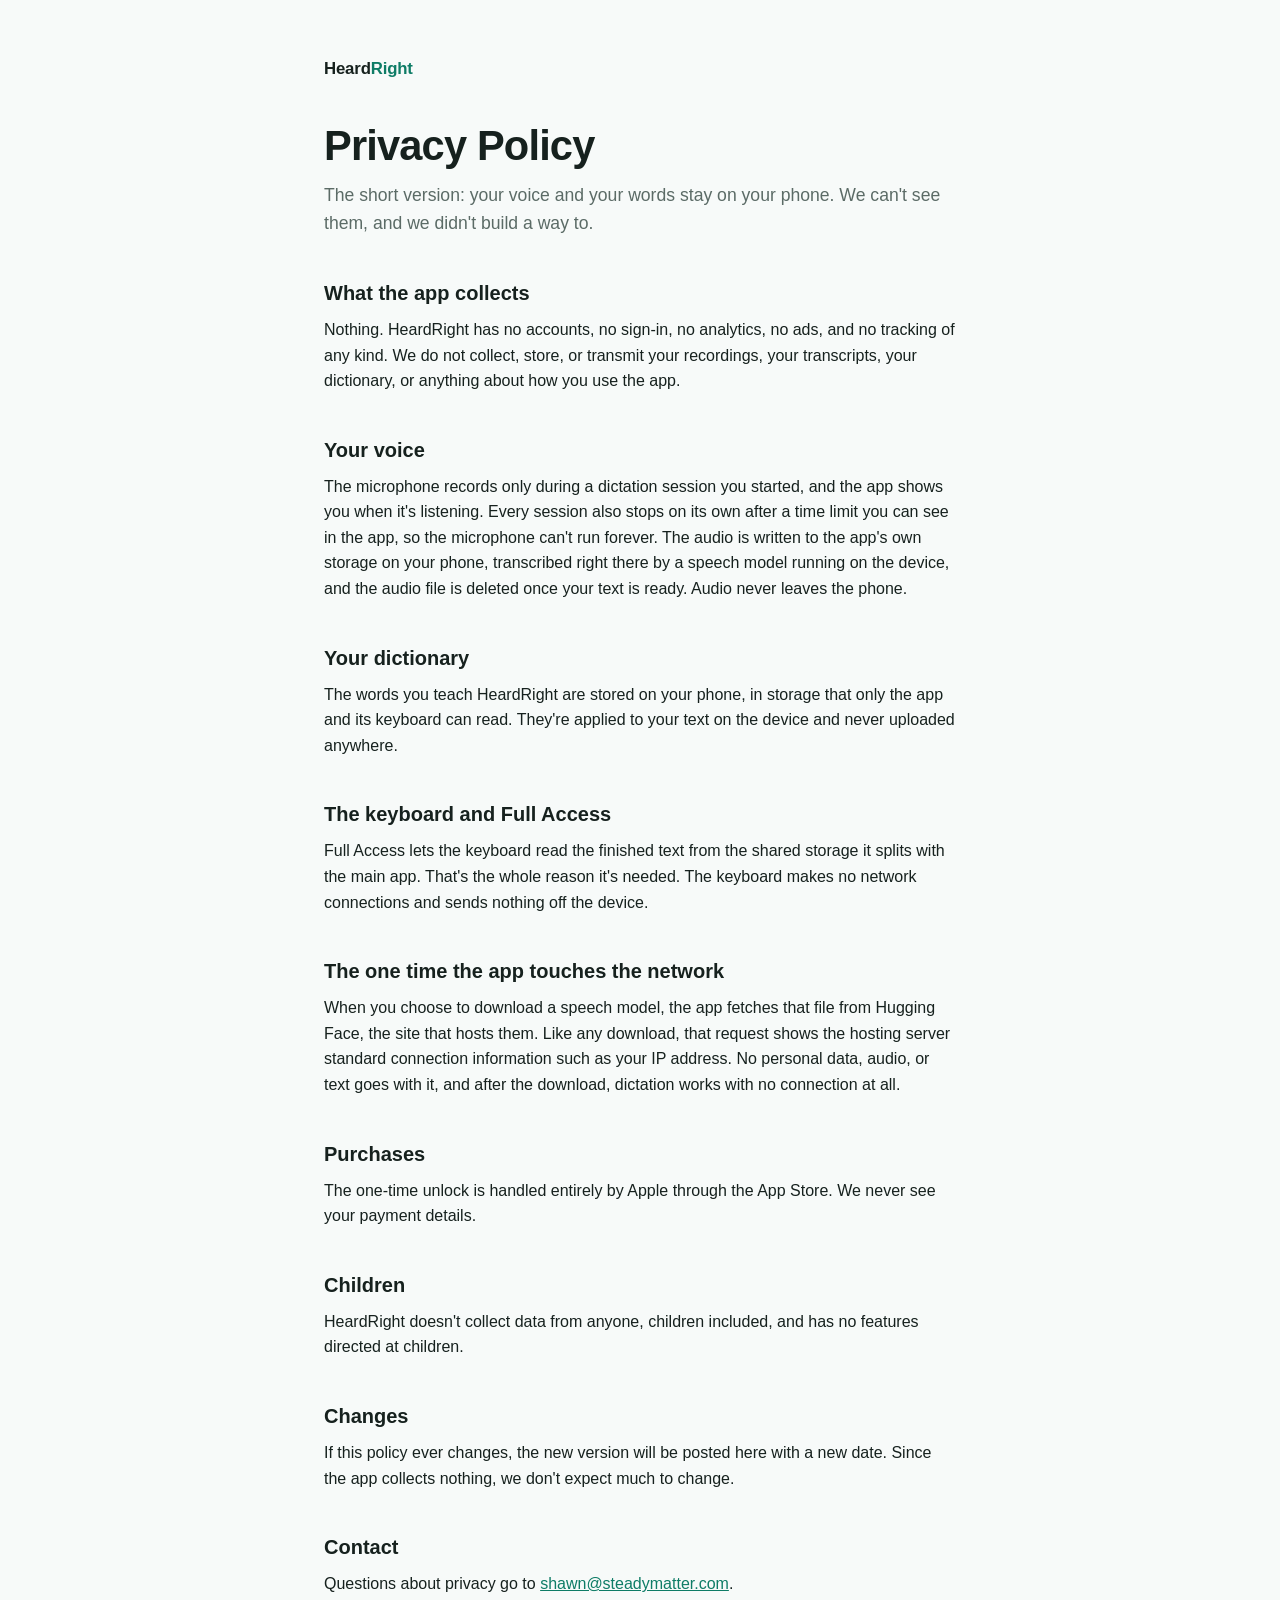
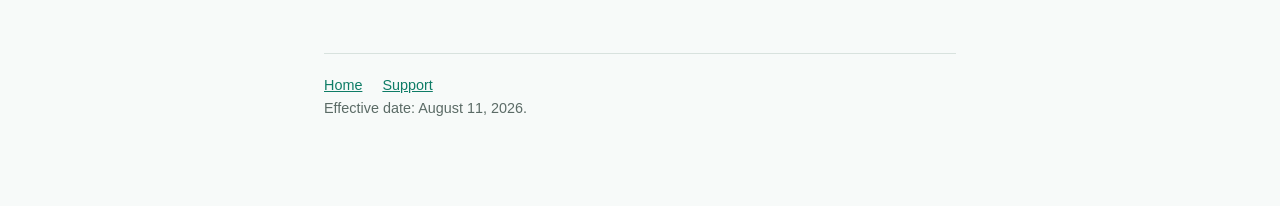
==== privacy.html @ aacbbbf7 "HeardRight support, privacy, and index pages Support page leads with a working contact channel per A" ====
<!doctype html>
<html lang="en">
<head>
  <meta charset="utf-8">
  <meta name="viewport" content="width=device-width, initial-scale=1">
  <title>HeardRight Privacy Policy</title>
  <link rel="stylesheet" href="style.css">
</head>
<body>
<main>
  <header class="site">
    <a class="wordmark" href="index.html">Heard<span>Right</span></a>
  </header>

  <h1>Privacy Policy</h1>
  <p class="lede">The short version: your voice and your words stay on your phone. We can't see them, and we didn't build a way to.</p>

  <h2>What the app collects</h2>
  <p>Nothing. HeardRight has no accounts, no sign-in, no analytics, no ads, and no tracking of any kind. We do not collect, store, or transmit your recordings, your transcripts, your dictionary, or anything about how you use the app.</p>

  <h2>Your voice</h2>
  <p>The microphone records only during a dictation session you started, and the app shows you when it's listening. Every session also stops on its own after a time limit you can see in the app, so the microphone can't run forever. The audio is written to the app's own storage on your phone, transcribed right there by a speech model running on the device, and the audio file is deleted once your text is ready. Audio never leaves the phone.</p>

  <h2>Your dictionary</h2>
  <p>The words you teach HeardRight are stored on your phone, in storage that only the app and its keyboard can read. They're applied to your text on the device and never uploaded anywhere.</p>

  <h2>The keyboard and Full Access</h2>
  <p>Full Access lets the keyboard read the finished text from the shared storage it splits with the main app. That's the whole reason it's needed. The keyboard makes no network connections and sends nothing off the device.</p>

  <h2>The one time the app touches the network</h2>
  <p>When you choose to download a speech model, the app fetches that file from Hugging Face, the site that hosts them. Like any download, that request shows the hosting server standard connection information such as your IP address. No personal data, audio, or text goes with it, and after the download, dictation works with no connection at all.</p>

  <h2>Purchases</h2>
  <p>The one-time unlock is handled entirely by Apple through the App Store. We never see your payment details.</p>

  <h2>Children</h2>
  <p>HeardRight doesn't collect data from anyone, children included, and has no features directed at children.</p>

  <h2>Changes</h2>
  <p>If this policy ever changes, the new version will be posted here with a new date. Since the app collects nothing, we don't expect much to change.</p>

  <h2>Contact</h2>
  <p>Questions about privacy go to <a href="mailto:shawn@steadymatter.com?subject=HeardRight%20privacy">shawn@steadymatter.com</a>.</p>

  <footer>
    <nav>
      <a href="index.html">Home</a>
      <a href="support.html">Support</a>
    </nav>
    <p>Effective date: August 11, 2026.</p>
  </footer>
</main>
</body>
</html>
---- style.css ----
:root {
  --paper: #F7FAF9;
  --ink: #16211E;
  --ink-muted: #5B6B66;
  --accent: #0E7C66;
  --card: #FFFFFF;
  --border: #D8E2DE;
  color-scheme: light dark;
}
@media (prefers-color-scheme: dark) {
  :root {
    --paper: #101917;
    --ink: #E8F0EE;
    --ink-muted: #93A6A0;
    --accent: #2EB394;
    --card: #1A2522;
    --border: #2A3833;
  }
}
* { box-sizing: border-box; }
body {
  margin: 0;
  background: var(--paper);
  color: var(--ink);
  font-family: -apple-system, BlinkMacSystemFont, "Segoe UI", sans-serif;
  line-height: 1.6;
}
main {
  max-width: 680px;
  margin: 0 auto;
  padding: 56px 24px 72px;
}
header.site {
  margin-bottom: 40px;
}
.wordmark {
  font-size: 1.05rem;
  font-weight: 700;
  letter-spacing: -0.01em;
  color: var(--ink);
  text-decoration: none;
}
.wordmark span { color: var(--accent); }
h1 {
  font-size: clamp(1.9rem, 5vw, 2.6rem);
  font-weight: 800;
  letter-spacing: -0.02em;
  line-height: 1.1;
  margin: 0 0 12px;
}
.lede {
  font-size: 1.1rem;
  color: var(--ink-muted);
  margin: 0 0 36px;
}
h2 {
  font-size: 1.25rem;
  font-weight: 700;
  margin: 40px 0 8px;
}
p { margin: 0 0 14px; }
ol, ul { margin: 0 0 14px; padding-left: 22px; }
li { margin-bottom: 6px; }
a { color: var(--accent); }
.contact {
  background: var(--card);
  border: 1px solid var(--border);
  border-radius: 14px;
  padding: 22px 24px;
  margin: 0 0 8px;
}
.contact p { margin: 0 0 10px; }
.contact .email {
  display: inline-block;
  font-size: 1.15rem;
  font-weight: 700;
  min-height: 44px;
  line-height: 44px;
}
footer {
  margin-top: 56px;
  padding-top: 20px;
  border-top: 1px solid var(--border);
  color: var(--ink-muted);
  font-size: 0.9rem;
}
footer nav a { margin-right: 16px; }
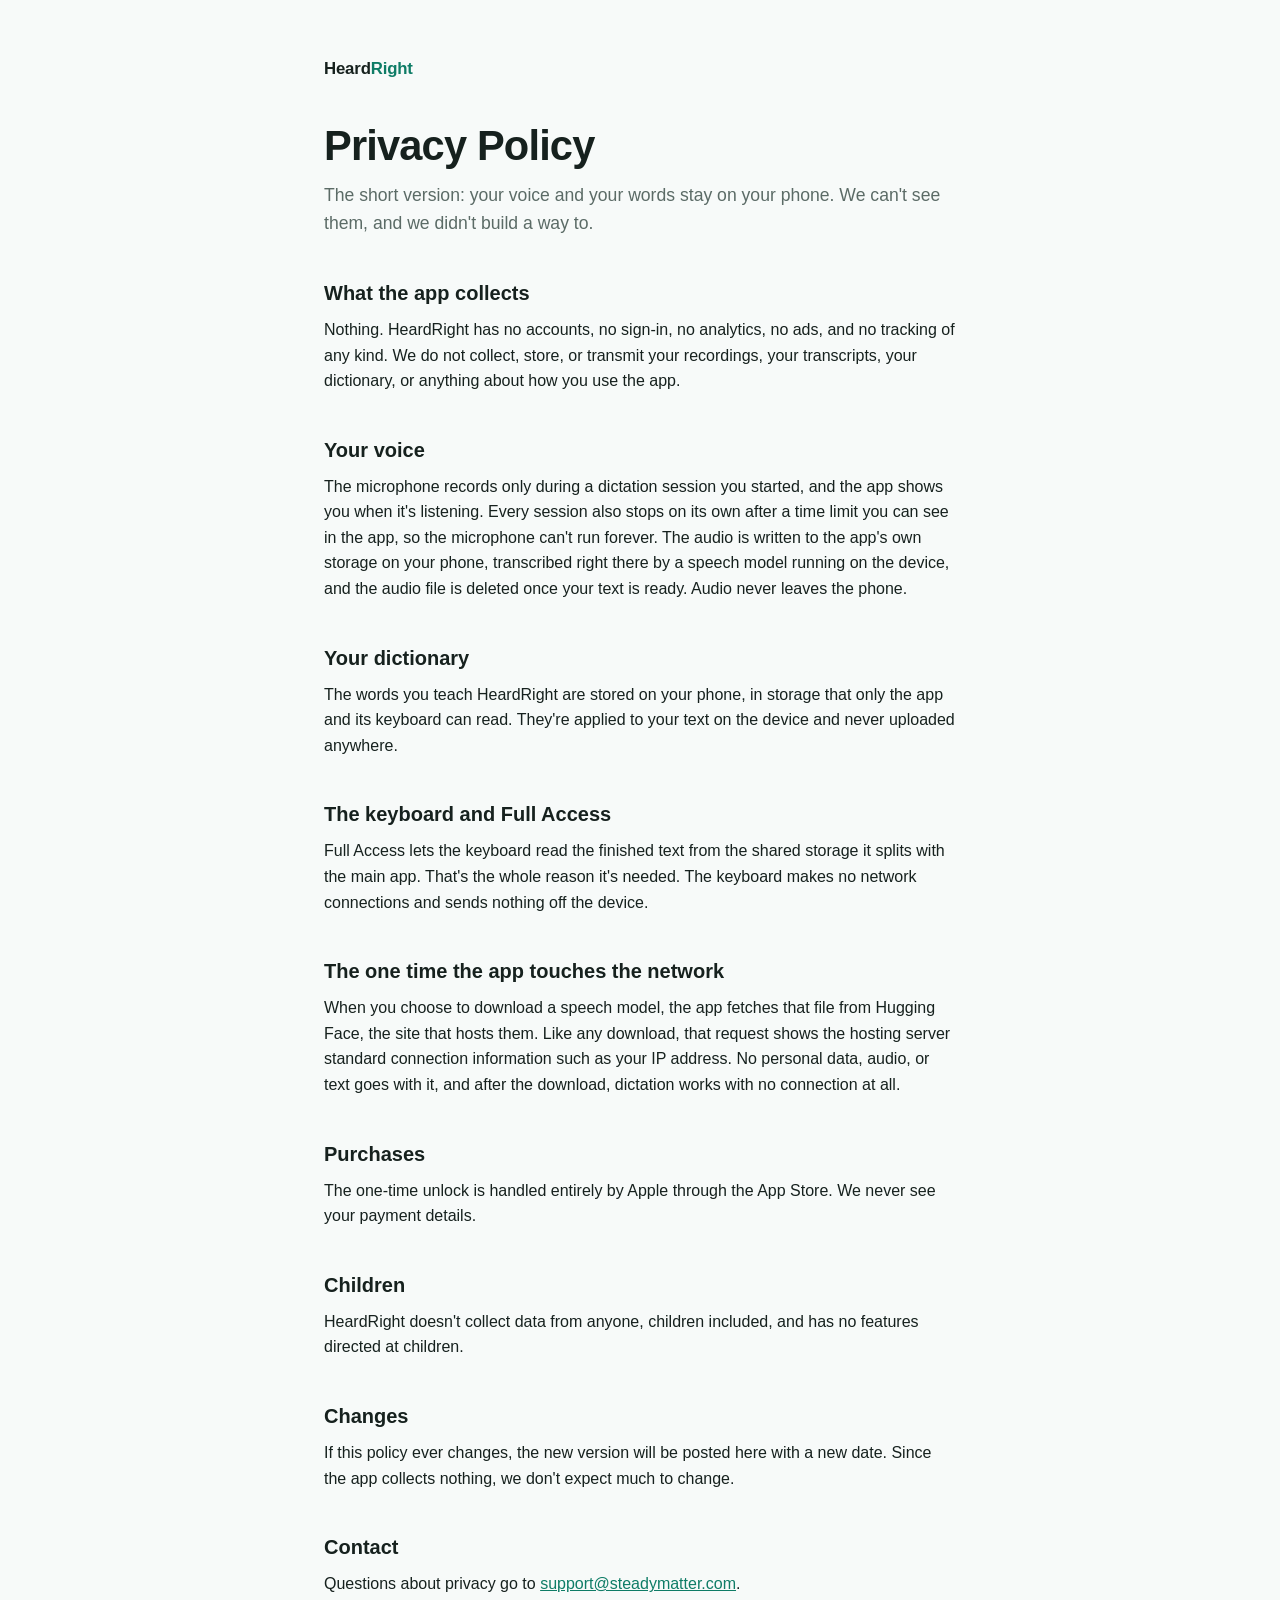
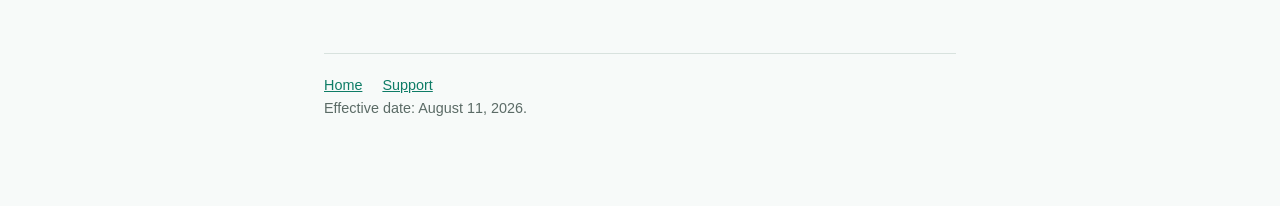
==== commit b6bc0ba4: "Support email: support@steadymatter.com (Shawn, 2026-08-11 — standard for all apps) Co-Authored-By: " ====
--- a/privacy.html
+++ b/privacy.html
@@ -40,7 +40,7 @@
   <p>If this policy ever changes, the new version will be posted here with a new date. Since the app collects nothing, we don't expect much to change.</p>
 
   <h2>Contact</h2>
-  <p>Questions about privacy go to <a href="mailto:shawn@steadymatter.com?subject=HeardRight%20privacy">shawn@steadymatter.com</a>.</p>
+  <p>Questions about privacy go to <a href="mailto:support@steadymatter.com?subject=HeardRight%20privacy">support@steadymatter.com</a>.</p>
 
   <footer>
     <nav>
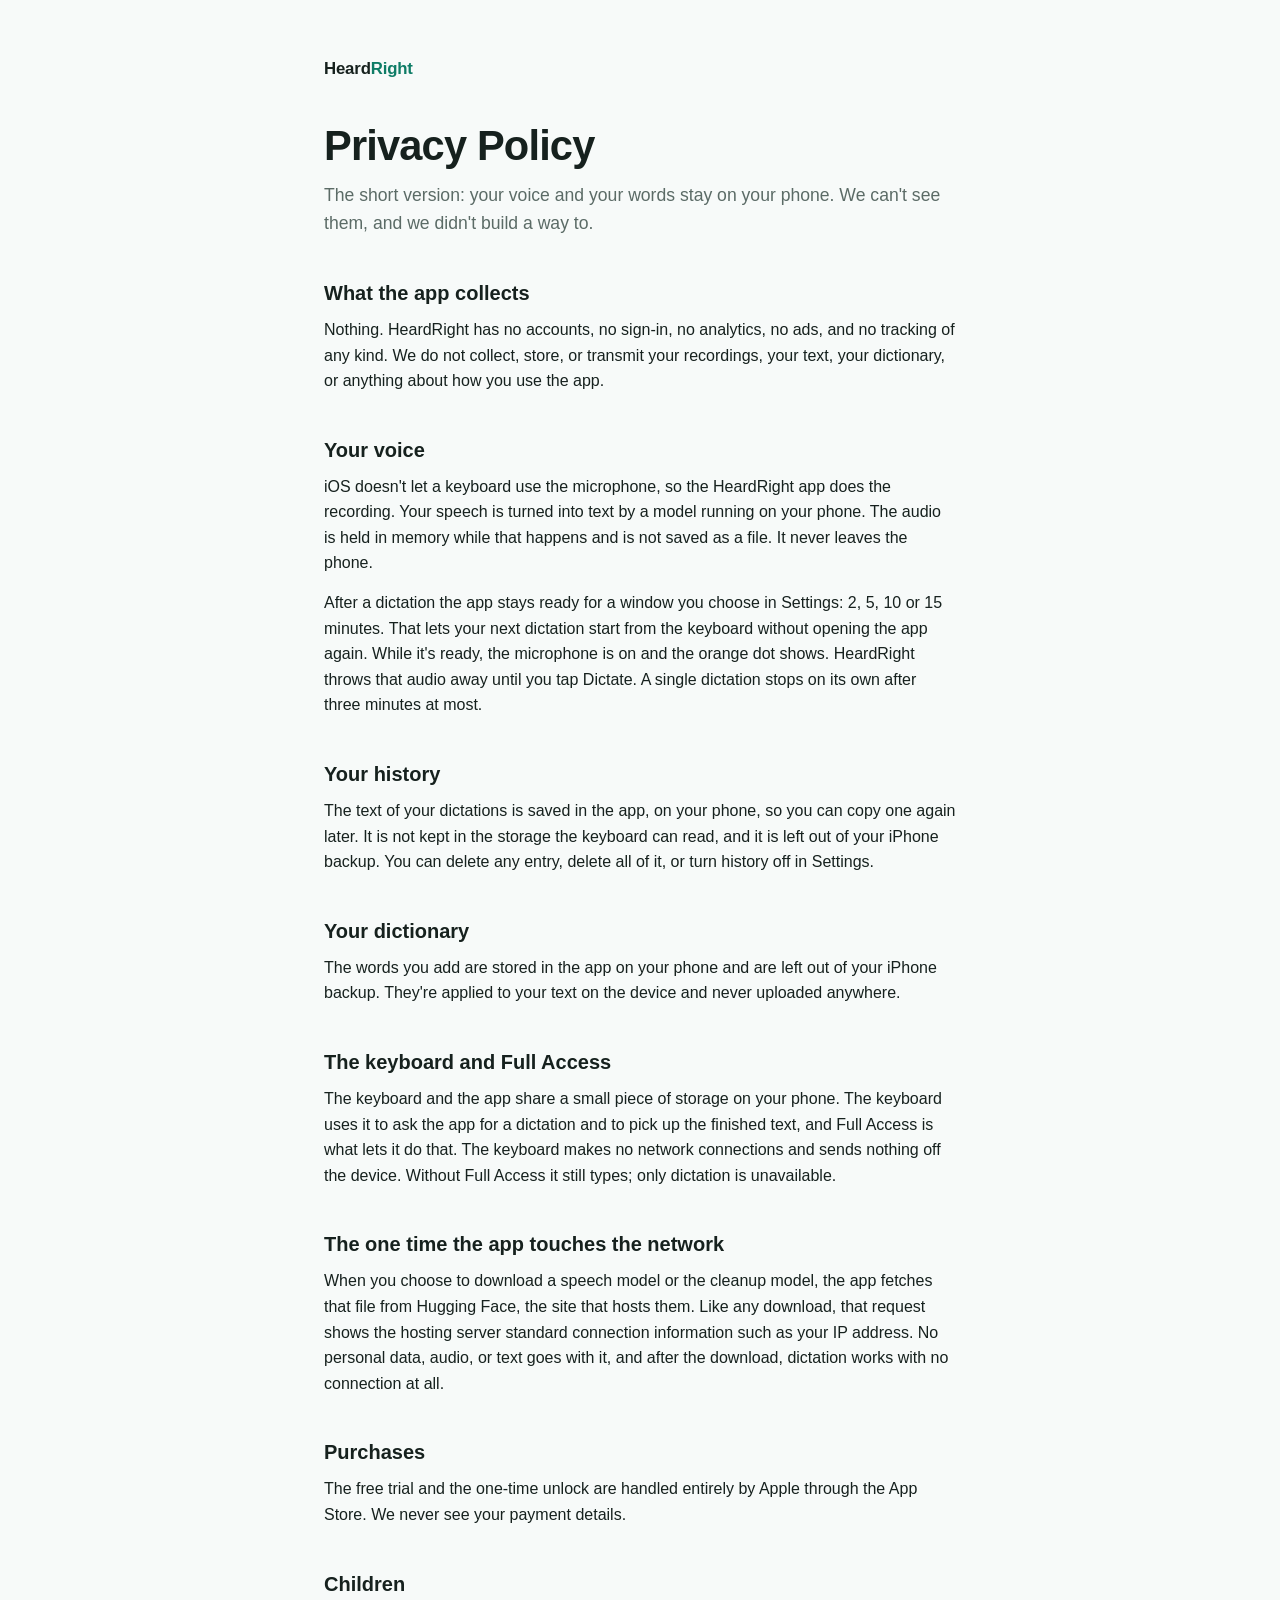
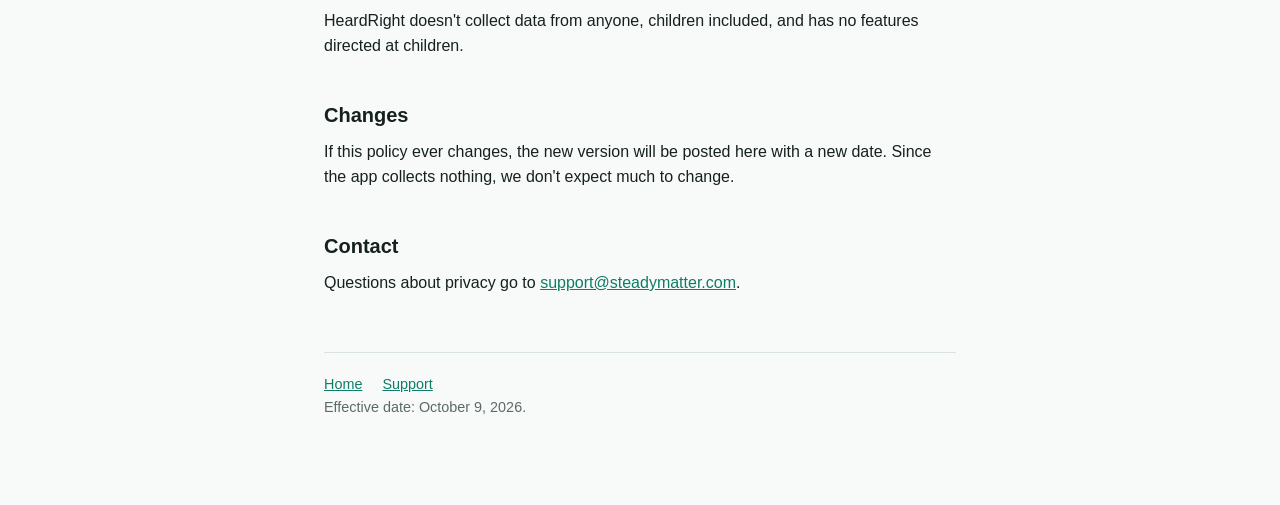
==== commit ac33ad88: "Support, privacy and landing pages for HeardRight 1.1 The pages described 1.0: a free app with a pai" ====
--- a/privacy.html
+++ b/privacy.html
@@ -16,22 +16,26 @@
   <p class="lede">The short version: your voice and your words stay on your phone. We can't see them, and we didn't build a way to.</p>
 
   <h2>What the app collects</h2>
-  <p>Nothing. HeardRight has no accounts, no sign-in, no analytics, no ads, and no tracking of any kind. We do not collect, store, or transmit your recordings, your transcripts, your dictionary, or anything about how you use the app.</p>
+  <p>Nothing. HeardRight has no accounts, no sign-in, no analytics, no ads, and no tracking of any kind. We do not collect, store, or transmit your recordings, your text, your dictionary, or anything about how you use the app.</p>
 
   <h2>Your voice</h2>
-  <p>The microphone records only during a dictation session you started, and the app shows you when it's listening. Every session also stops on its own after a time limit you can see in the app, so the microphone can't run forever. The audio is written to the app's own storage on your phone, transcribed right there by a speech model running on the device, and the audio file is deleted once your text is ready. Audio never leaves the phone.</p>
+  <p>iOS doesn't let a keyboard use the microphone, so the HeardRight app does the recording. Your speech is turned into text by a model running on your phone. The audio is held in memory while that happens and is not saved as a file. It never leaves the phone.</p>
+  <p>After a dictation the app stays ready for a window you choose in Settings: 2, 5, 10 or 15 minutes. That lets your next dictation start from the keyboard without opening the app again. While it's ready, the microphone is on and the orange dot shows. HeardRight throws that audio away until you tap Dictate. A single dictation stops on its own after three minutes at most.</p>
+
+  <h2>Your history</h2>
+  <p>The text of your dictations is saved in the app, on your phone, so you can copy one again later. It is not kept in the storage the keyboard can read, and it is left out of your iPhone backup. You can delete any entry, delete all of it, or turn history off in Settings.</p>
 
   <h2>Your dictionary</h2>
-  <p>The words you teach HeardRight are stored on your phone, in storage that only the app and its keyboard can read. They're applied to your text on the device and never uploaded anywhere.</p>
+  <p>The words you add are stored in the app on your phone and are left out of your iPhone backup. They're applied to your text on the device and never uploaded anywhere.</p>
 
   <h2>The keyboard and Full Access</h2>
-  <p>Full Access lets the keyboard read the finished text from the shared storage it splits with the main app. That's the whole reason it's needed. The keyboard makes no network connections and sends nothing off the device.</p>
+  <p>The keyboard and the app share a small piece of storage on your phone. The keyboard uses it to ask the app for a dictation and to pick up the finished text, and Full Access is what lets it do that. The keyboard makes no network connections and sends nothing off the device. Without Full Access it still types; only dictation is unavailable.</p>
 
   <h2>The one time the app touches the network</h2>
-  <p>When you choose to download a speech model, the app fetches that file from Hugging Face, the site that hosts them. Like any download, that request shows the hosting server standard connection information such as your IP address. No personal data, audio, or text goes with it, and after the download, dictation works with no connection at all.</p>
+  <p>When you choose to download a speech model or the cleanup model, the app fetches that file from Hugging Face, the site that hosts them. Like any download, that request shows the hosting server standard connection information such as your IP address. No personal data, audio, or text goes with it, and after the download, dictation works with no connection at all.</p>
 
   <h2>Purchases</h2>
-  <p>The one-time unlock is handled entirely by Apple through the App Store. We never see your payment details.</p>
+  <p>The free trial and the one-time unlock are handled entirely by Apple through the App Store. We never see your payment details.</p>
 
   <h2>Children</h2>
   <p>HeardRight doesn't collect data from anyone, children included, and has no features directed at children.</p>
@@ -47,7 +51,7 @@
       <a href="index.html">Home</a>
       <a href="support.html">Support</a>
     </nav>
-    <p>Effective date: August 11, 2026.</p>
+    <p>Effective date: October 9, 2026.</p>
   </footer>
 </main>
 </body>
